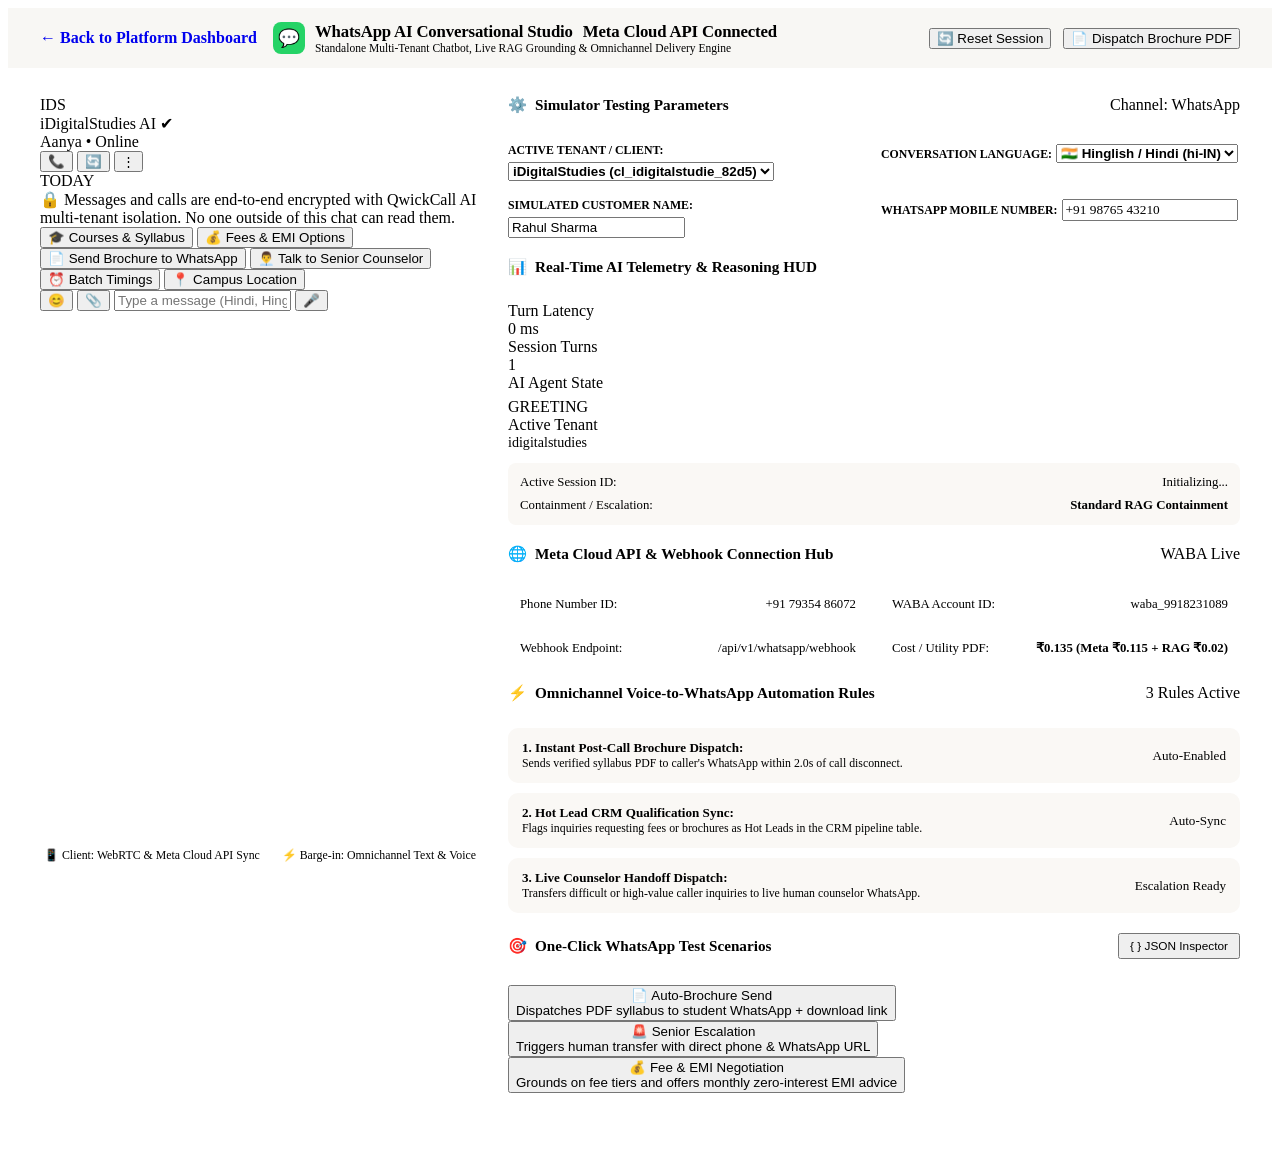
==== static/whatsapp.html @ ebe4888e "new changes" ====
<!DOCTYPE html>
<html lang="en">
<head>
<meta charset="UTF-8" />
<meta name="viewport" content="width=device-width, initial-scale=1.0" />
<title>QwickCall AI — WhatsApp Conversational AI Studio (Standalone)</title>
<link rel="preconnect" href="https://fonts.googleapis.com" />
<link rel="preconnect" href="https://fonts.gstatic.com" crossorigin />
<link href="https://fonts.googleapis.com/css2?family=Plus+Jakarta+Sans:wght@400;500;600;700;800&family=Inter:wght@400;500;600;700&family=JetBrains+Mono:wght@400;500;600&display=swap" rel="stylesheet" />
<link rel="stylesheet" href="/css/style.css?v=20261007_02" />
<style>
  /* Standalone WhatsApp Studio Enhancements */
  body {
    background: var(--bg-primary);
    color: var(--text-primary);
    min-height: 100vh;
  }
  .wa-standalone-header {
    background: rgba(248, 247, 244, 0.95);
    backdrop-filter: blur(14px);
    -webkit-backdrop-filter: blur(14px);
    border-bottom: 1px solid var(--border);
    padding: 14px 32px;
    display: flex;
    align-items: center;
    justify-content: space-between;
    position: sticky;
    top: 0;
    z-index: 100;
  }
  .wa-standalone-layout {
    max-width: 1540px;
    margin: 0 auto;
    padding: 28px 32px 60px 32px;
    display: grid;
    grid-template-columns: 440px 1fr;
    gap: 28px;
    align-items: start;
  }
  @media (max-width: 1100px) {
    .wa-standalone-layout {
      grid-template-columns: 1fr;
    }
  }
  .wa-rule-pill {
    display: flex;
    align-items: center;
    justify-content: space-between;
    padding: 12px 14px;
    background: #FAF8F5;
    border: 1px solid var(--border);
    border-radius: 10px;
    font-size: 0.82rem;
  }
  .wa-meta-field {
    background: #FFFFFF;
    border: 1px solid var(--border);
    border-radius: 8px;
    padding: 8px 12px;
    font-size: 0.8rem;
    display: flex;
    justify-content: space-between;
    align-items: center;
  }
</style>
</head>
<body>

<!-- TOP STANDALONE HEADER -->
<header class="wa-standalone-header">
  <div style="display: flex; align-items: center; gap: 16px;">
    <a href="/" class="btn btn-outline btn-sm" style="font-weight: 700; text-decoration: none;">
      ← Back to Platform Dashboard
    </a>
    <div style="display: flex; align-items: center; gap: 10px;">
      <div style="width: 32px; height: 32px; border-radius: 8px; background: #25D366; color: #fff; display: flex; align-items: center; justify-content: center; font-size: 1.1rem; font-weight: 800;">
        💬
      </div>
      <div>
        <div style="font-size: 1.05rem; font-weight: 800; color: var(--text-primary); letter-spacing: -0.01em;">
          WhatsApp AI Conversational Studio <span class="badge badge-emerald" style="margin-left: 6px;">Meta Cloud API Connected</span>
        </div>
        <div style="font-size: 0.72rem; color: var(--text-muted); font-weight: 500;">
          Standalone Multi-Tenant Chatbot, Live RAG Grounding & Omnichannel Delivery Engine
        </div>
      </div>
    </div>
  </div>

  <div style="display: flex; align-items: center; gap: 12px;">
    <button class="btn btn-outline btn-sm" onclick="startNewWhatsAppSession()">
      🔄 Reset Session
    </button>
    <button class="btn btn-primary btn-sm" onclick="runWhatsAppScenario('brochure')">
      📄 Dispatch Brochure PDF
    </button>
  </div>
</header>

<!-- MAIN STANDALONE TWO-COLUMN WORKSPACE -->
<main class="wa-standalone-layout">

  <!-- LEFT: REALISTIC INTERACTIVE WHATSAPP PHONE MOCKUP -->
  <div>
    <div class="wa-phone-mockup" style="height: 740px;">
      
      <!-- Top WhatsApp Mobile Bar -->
      <div class="wa-phone-topbar">
        <div class="wa-header-contact">
          <div class="wa-avatar" id="wa-header-avatar">IDS</div>
          <div class="wa-contact-info">
            <div class="wa-contact-name">
              <span id="wa-header-title">iDigitalStudies AI</span>
              <span class="wa-verified-badge" title="Official WhatsApp Business Verified">✔</span>
            </div>
            <div class="wa-contact-status" id="wa-header-sub">Aanya • Online</div>
          </div>
        </div>

        <div class="wa-header-actions">
          <button class="wa-action-icon-btn" onclick="runWhatsAppScenario('escalate')" title="Simulate Call Escalation">📞</button>
          <button class="wa-action-icon-btn" onclick="startNewWhatsAppSession()" title="Reset Session">🔄</button>
          <button class="wa-action-icon-btn" onclick="toggleWhatsAppJsonInspector()" title="Inspect Telemetry">⋮</button>
        </div>
      </div>

      <!-- Turn-by-Turn Message Stream -->
      <div class="wa-chat-canvas" id="wa-messages-container">
        <div class="wa-date-divider"><span>TODAY</span></div>
        <div class="wa-encryption-pill">
          🔒 Messages and calls are end-to-end encrypted with QwickCall AI multi-tenant isolation. No one outside of this chat can read them.
        </div>
      </div>

      <!-- Quick Action Suggestion Chips -->
      <div class="wa-chips-bar">
        <button class="wa-chip-btn" onclick="sendWhatsAppQuickPrompt('What courses and certifications do you offer?')">
          🎓 Courses & Syllabus
        </button>
        <button class="wa-chip-btn" onclick="sendWhatsAppQuickPrompt('Can you tell me the fee structure and EMI options?')">
          💰 Fees & EMI Options
        </button>
        <button class="wa-chip-btn" onclick="runWhatsAppScenario('brochure')">
          📄 Send Brochure to WhatsApp
        </button>
        <button class="wa-chip-btn" onclick="runWhatsAppScenario('escalate')">
          👨‍💼 Talk to Senior Counselor
        </button>
        <button class="wa-chip-btn" onclick="sendWhatsAppQuickPrompt('What are the batch timings and course duration?')">
          ⏰ Batch Timings
        </button>
        <button class="wa-chip-btn" onclick="sendWhatsAppQuickPrompt('Where is your training campus located?')">
          📍 Campus Location
        </button>
      </div>

      <!-- Input Footer Bar -->
      <div class="wa-input-footer">
        <button class="wa-icon-tool" onclick="sendWhatsAppQuickPrompt('Namaste! Mujhe admissions ke baare mein jankari chahiye.')" title="Quick Hindi Greeting">
          😊
        </button>
        <button class="wa-icon-tool" onclick="runWhatsAppScenario('brochure')" title="Request Brochure Attachment">
          📎
        </button>
        <input 
          type="text" 
          id="wa-chat-input" 
          class="wa-input-box" 
          placeholder="Type a message (Hindi, Hinglish, English)..." 
          autocomplete="off"
        />
        <button id="wa-send-btn" class="wa-send-btn" title="Send WhatsApp Message">
          <span id="wa-send-btn-icon">🎤</span>
        </button>
      </div>

    </div>

    <!-- Quick Device Status -->
    <div style="margin-top: 12px; font-size: 0.74rem; color: var(--text-muted); display: flex; justify-content: space-between; padding: 0 4px;">
      <span>📱 Client: WebRTC & Meta Cloud API Sync</span>
      <span>⚡ Barge-in: Omnichannel Text & Voice</span>
    </div>
  </div>

  <!-- RIGHT: COMPREHENSIVE OPERATIONS & TELEMETRY DECK -->
  <div style="display: flex; flex-direction: column; gap: 20px;">

    <!-- CARD 1: SIMULATOR TESTING PARAMETERS -->
    <div class="wa-deck-card">
      <div style="display: flex; align-items: center; justify-content: space-between; border-bottom: 1px solid var(--border-subtle); padding-bottom: 12px;">
        <div style="font-weight: 800; font-size: 0.95rem; color: var(--text-primary); display: flex; align-items: center; gap: 8px;">
          <span>⚙️</span> Simulator Testing Parameters
        </div>
        <span class="badge badge-emerald">Channel: WhatsApp</span>
      </div>

      <div style="display: grid; grid-template-columns: 1fr 1fr; gap: 14px; margin-top: 14px;">
        <div>
          <label style="font-size: 0.74rem; font-weight: 700; color: var(--text-muted); text-transform: uppercase;">Active Tenant / Client:</label>
          <select id="wa-tenant-select" class="form-control" style="margin-top: 4px; font-weight: 600;" onchange="onWhatsAppTenantChange(this.value)">
            <option value="cl_idigitalstudie_82d5">iDigitalStudies (cl_idigitalstudie_82d5)</option>
            <option value="idigitalstudies">iDigitalStudies (idigitalstudies)</option>
            <option value="phonotel">Phono Tel (phonotel)</option>
          </select>
        </div>

        <div>
          <label style="font-size: 0.74rem; font-weight: 700; color: var(--text-muted); text-transform: uppercase;">Conversation Language:</label>
          <select id="wa-language-select" class="form-control" style="margin-top: 4px; font-weight: 600;" onchange="startNewWhatsAppSession()">
            <option value="hi-IN" selected>🇮🇳 Hinglish / Hindi (hi-IN)</option>
            <option value="en-IN">🌐 Indian English (en-IN)</option>
          </select>
        </div>

        <div>
          <label style="font-size: 0.74rem; font-weight: 700; color: var(--text-muted); text-transform: uppercase;">Simulated Customer Name:</label>
          <input type="text" id="wa-cust-name-input" class="form-control" style="margin-top: 4px;" value="Rahul Sharma" placeholder="e.g. Rahul Sharma" />
        </div>

        <div>
          <label style="font-size: 0.74rem; font-weight: 700; color: var(--text-muted); text-transform: uppercase;">WhatsApp Mobile Number:</label>
          <input type="text" id="wa-cust-phone-input" class="form-control" style="margin-top: 4px; font-family: var(--font-mono);" value="+91 98765 43210" placeholder="+91 XXXXXXXXXX" />
        </div>
      </div>
    </div>

    <!-- CARD 2: REAL-TIME TELEMETRY METRICS HUD -->
    <div class="wa-deck-card">
      <div style="display: flex; align-items: center; justify-content: space-between; border-bottom: 1px solid var(--border-subtle); padding-bottom: 12px;">
        <div style="font-weight: 800; font-size: 0.95rem; color: var(--text-primary); display: flex; align-items: center; gap: 8px;">
          <span>📊</span> Real-Time AI Telemetry & Reasoning HUD
        </div>
        <span class="live-pulse-dot"></span>
      </div>

      <div class="wa-stat-badge-grid" style="margin-top: 14px;">
        <div class="wa-stat-mini-card">
          <div class="wa-stat-mini-label">Turn Latency</div>
          <div class="wa-stat-mini-val" id="wa-hud-latency" style="color: var(--emerald);">0 ms</div>
        </div>
        <div class="wa-stat-mini-card">
          <div class="wa-stat-mini-label">Session Turns</div>
          <div class="wa-stat-mini-val" id="wa-hud-turns">1</div>
        </div>
        <div class="wa-stat-mini-card">
          <div class="wa-stat-mini-label">AI Agent State</div>
          <div style="margin-top: 6px;"><span class="badge badge-emerald" id="wa-hud-state">GREETING</span></div>
        </div>
        <div class="wa-stat-mini-card">
          <div class="wa-stat-mini-label">Active Tenant</div>
          <div class="wa-stat-mini-val" id="wa-hud-tenant" style="font-size: 0.88rem; color: var(--brown);">idigitalstudies</div>
        </div>
      </div>

      <div style="display: flex; flex-direction: column; gap: 8px; font-size: 0.8rem; background: #FAF8F5; padding: 12px; border-radius: 8px; border: 1px solid var(--border); margin-top: 12px;">
        <div style="display: flex; justify-content: space-between;">
          <span style="color: var(--text-muted);">Active Session ID:</span>
          <span id="wa-hud-sid" style="font-family: var(--font-mono); color: var(--brown);">Initializing...</span>
        </div>
        <div style="display: flex; justify-content: space-between;">
          <span style="color: var(--text-muted);">Containment / Escalation:</span>
          <span id="wa-hud-escalation" style="font-weight: 700; color: var(--emerald);">Standard RAG Containment</span>
        </div>
      </div>
    </div>

    <!-- CARD 3: META CLOUD API & WHATSAPP BUSINESS SETUP -->
    <div class="wa-deck-card">
      <div style="display: flex; align-items: center; justify-content: space-between; border-bottom: 1px solid var(--border-subtle); padding-bottom: 12px;">
        <div style="font-weight: 800; font-size: 0.95rem; color: var(--text-primary); display: flex; align-items: center; gap: 8px;">
          <span>🌐</span> Meta Cloud API & Webhook Connection Hub
        </div>
        <span class="badge badge-indigo">WABA Live</span>
      </div>

      <div style="display: grid; grid-template-columns: 1fr 1fr; gap: 12px; margin-top: 14px;">
        <div class="wa-meta-field">
          <span style="color: var(--text-muted);">Phone Number ID:</span>
          <code style="font-family: var(--font-mono); color: var(--text-primary);">+91 79354 86072</code>
        </div>
        <div class="wa-meta-field">
          <span style="color: var(--text-muted);">WABA Account ID:</span>
          <code style="font-family: var(--font-mono); color: var(--text-primary);">waba_9918231089</code>
        </div>
        <div class="wa-meta-field">
          <span style="color: var(--text-muted);">Webhook Endpoint:</span>
          <code style="font-family: var(--font-mono); color: var(--brown);">/api/v1/whatsapp/webhook</code>
        </div>
        <div class="wa-meta-field">
          <span style="color: var(--text-muted);">Cost / Utility PDF:</span>
          <strong style="color: var(--emerald);">₹0.135 (Meta ₹0.115 + RAG ₹0.02)</strong>
        </div>
      </div>
    </div>

    <!-- CARD 4: OMNICHANNEL VOICE-TO-WHATSAPP AUTOMATION RULES -->
    <div class="wa-deck-card">
      <div style="display: flex; align-items: center; justify-content: space-between; border-bottom: 1px solid var(--border-subtle); padding-bottom: 12px;">
        <div style="font-weight: 800; font-size: 0.95rem; color: var(--text-primary); display: flex; align-items: center; gap: 8px;">
          <span>⚡</span> Omnichannel Voice-to-WhatsApp Automation Rules
        </div>
        <span class="badge badge-emerald">3 Rules Active</span>
      </div>

      <div style="display: flex; flex-direction: column; gap: 10px; margin-top: 14px;">
        <div class="wa-rule-pill">
          <div>
            <strong style="color: var(--text-primary);">1. Instant Post-Call Brochure Dispatch:</strong>
            <div style="color: var(--text-muted); font-size: 0.74rem;">Sends verified syllabus PDF to caller's WhatsApp within 2.0s of call disconnect.</div>
          </div>
          <span class="badge badge-emerald">Auto-Enabled</span>
        </div>

        <div class="wa-rule-pill">
          <div>
            <strong style="color: var(--text-primary);">2. Hot Lead CRM Qualification Sync:</strong>
            <div style="color: var(--text-muted); font-size: 0.74rem;">Flags inquiries requesting fees or brochures as Hot Leads in the CRM pipeline table.</div>
          </div>
          <span class="badge badge-emerald">Auto-Sync</span>
        </div>

        <div class="wa-rule-pill">
          <div>
            <strong style="color: var(--text-primary);">3. Live Counselor Handoff Dispatch:</strong>
            <div style="color: var(--text-muted); font-size: 0.74rem;">Transfers difficult or high-value caller inquiries to live human counselor WhatsApp.</div>
          </div>
          <span class="badge badge-indigo">Escalation Ready</span>
        </div>
      </div>
    </div>

    <!-- CARD 5: ONE-CLICK SCENARIO BENCHMARKS & JSON INSPECTOR -->
    <div class="wa-deck-card">
      <div style="display: flex; align-items: center; justify-content: space-between; border-bottom: 1px solid var(--border-subtle); padding-bottom: 12px;">
        <div style="font-weight: 800; font-size: 0.95rem; color: var(--text-primary); display: flex; align-items: center; gap: 8px;">
          <span>🎯</span> One-Click WhatsApp Test Scenarios
        </div>
        <button class="btn btn-outline btn-sm" onclick="toggleWhatsAppJsonInspector()" style="font-size: 0.74rem; padding: 4px 10px;">
          { } JSON Inspector
        </button>
      </div>

      <div class="wa-scenario-grid" style="margin-top: 14px;">
        <button class="wa-scenario-btn" onclick="runWhatsAppScenario('brochure')">
          <div class="wa-scenario-btn-title">📄 Auto-Brochure Send</div>
          <div class="wa-scenario-btn-desc">Dispatches PDF syllabus to student WhatsApp + download link</div>
        </button>

        <button class="wa-scenario-btn" onclick="runWhatsAppScenario('escalate')">
          <div class="wa-scenario-btn-title">🚨 Senior Escalation</div>
          <div class="wa-scenario-btn-desc">Triggers human transfer with direct phone & WhatsApp URL</div>
        </button>

        <button class="wa-scenario-btn" onclick="sendWhatsAppQuickPrompt('What are your fees for Full Stack and Digital Marketing? Can I pay in monthly EMIs?')">
          <div class="wa-scenario-btn-title">💰 Fee & EMI Negotiation</div>
          <div class="wa-scenario-btn-desc">Grounds on fee tiers and offers monthly zero-interest EMI advice</div>
        </button>
      </div>

      <!-- JSON Inspector Drawer -->
      <div id="wa-json-inspector" style="display: none; margin-top: 16px;">
        <div style="font-size: 0.75rem; font-weight: 700; color: var(--text-muted); margin-bottom: 6px;">
          Raw JSON Request / Response Telemetry:
        </div>
        <pre id="wa-json-content" class="no-scrollbar" style="background: #1C1815; color: #FAF8F5; padding: 12px; border-radius: 8px; font-family: var(--font-mono); font-size: 0.74rem; max-height: 220px; overflow-y: auto;"></pre>
      </div>
    </div>

  </div>

</main>

<!-- SCRIPTS -->
<script src="/js/whatsapp_chat.js?v=20261007_02"></script>

</body>
</html>
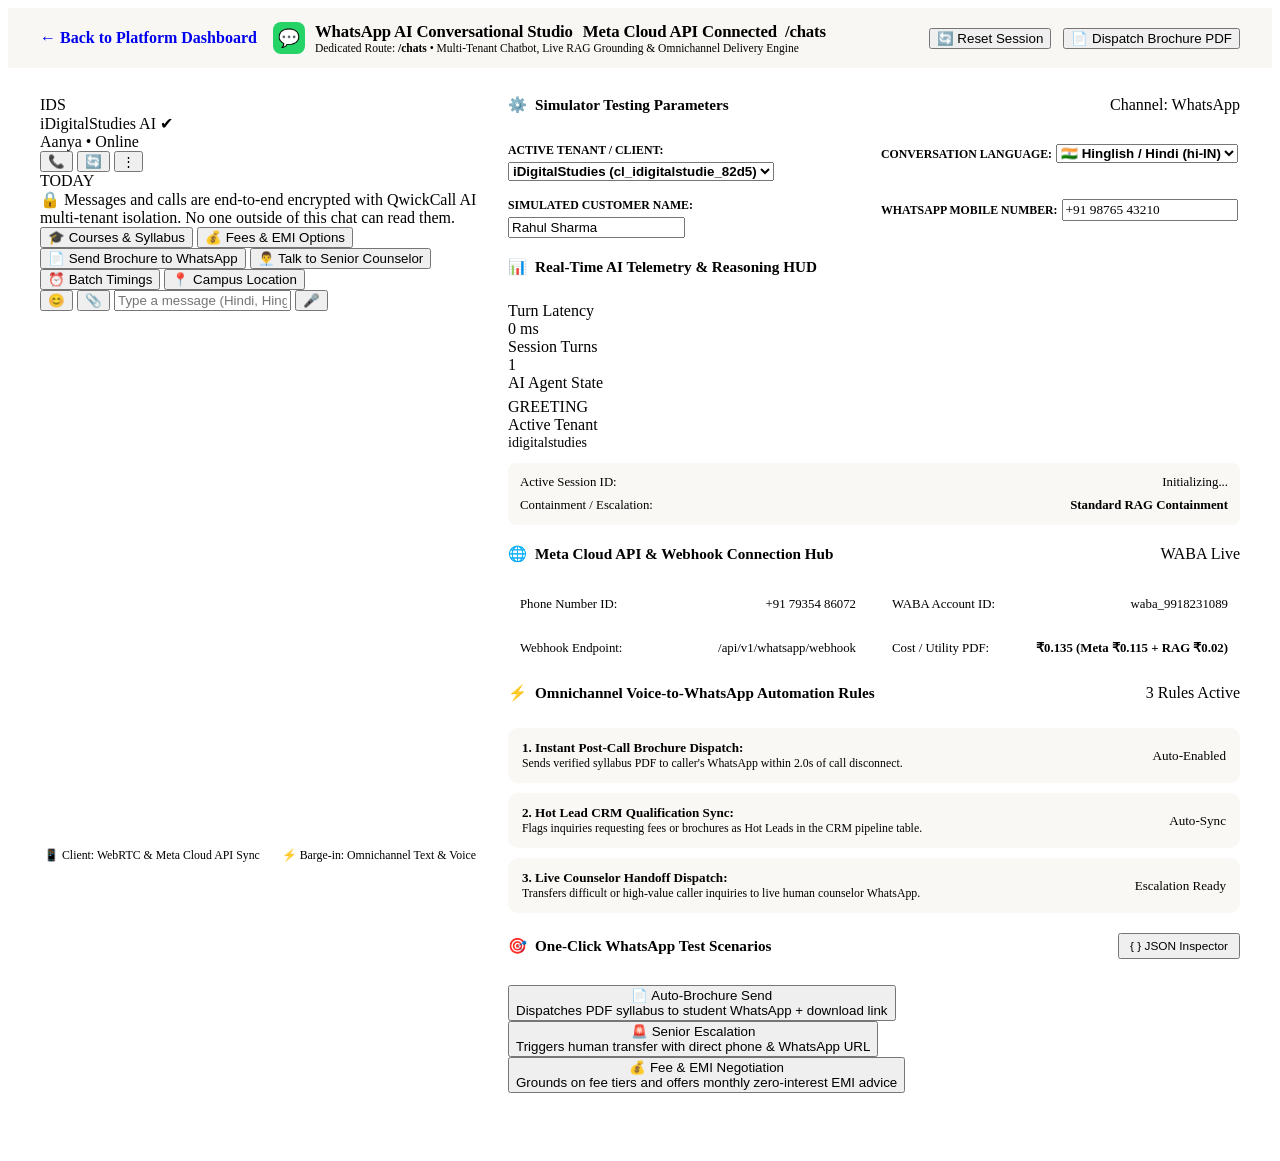
==== commit cce3639f: "final stage" ====
--- a/static/whatsapp.html
+++ b/static/whatsapp.html
@@ -78,10 +78,10 @@
       </div>
       <div>
         <div style="font-size: 1.05rem; font-weight: 800; color: var(--text-primary); letter-spacing: -0.01em;">
-          WhatsApp AI Conversational Studio <span class="badge badge-emerald" style="margin-left: 6px;">Meta Cloud API Connected</span>
+          WhatsApp AI Conversational Studio <span class="badge badge-emerald" style="margin-left: 6px;">Meta Cloud API Connected</span> <span class="badge badge-indigo" style="margin-left: 4px;">/chats</span>
         </div>
         <div style="font-size: 0.72rem; color: var(--text-muted); font-weight: 500;">
-          Standalone Multi-Tenant Chatbot, Live RAG Grounding & Omnichannel Delivery Engine
+          Dedicated Route: <code style="font-family: var(--font-mono); color: var(--brown); font-weight: 700;">/chats</code> &bull; Multi-Tenant Chatbot, Live RAG Grounding &amp; Omnichannel Delivery Engine
         </div>
       </div>
     </div>
